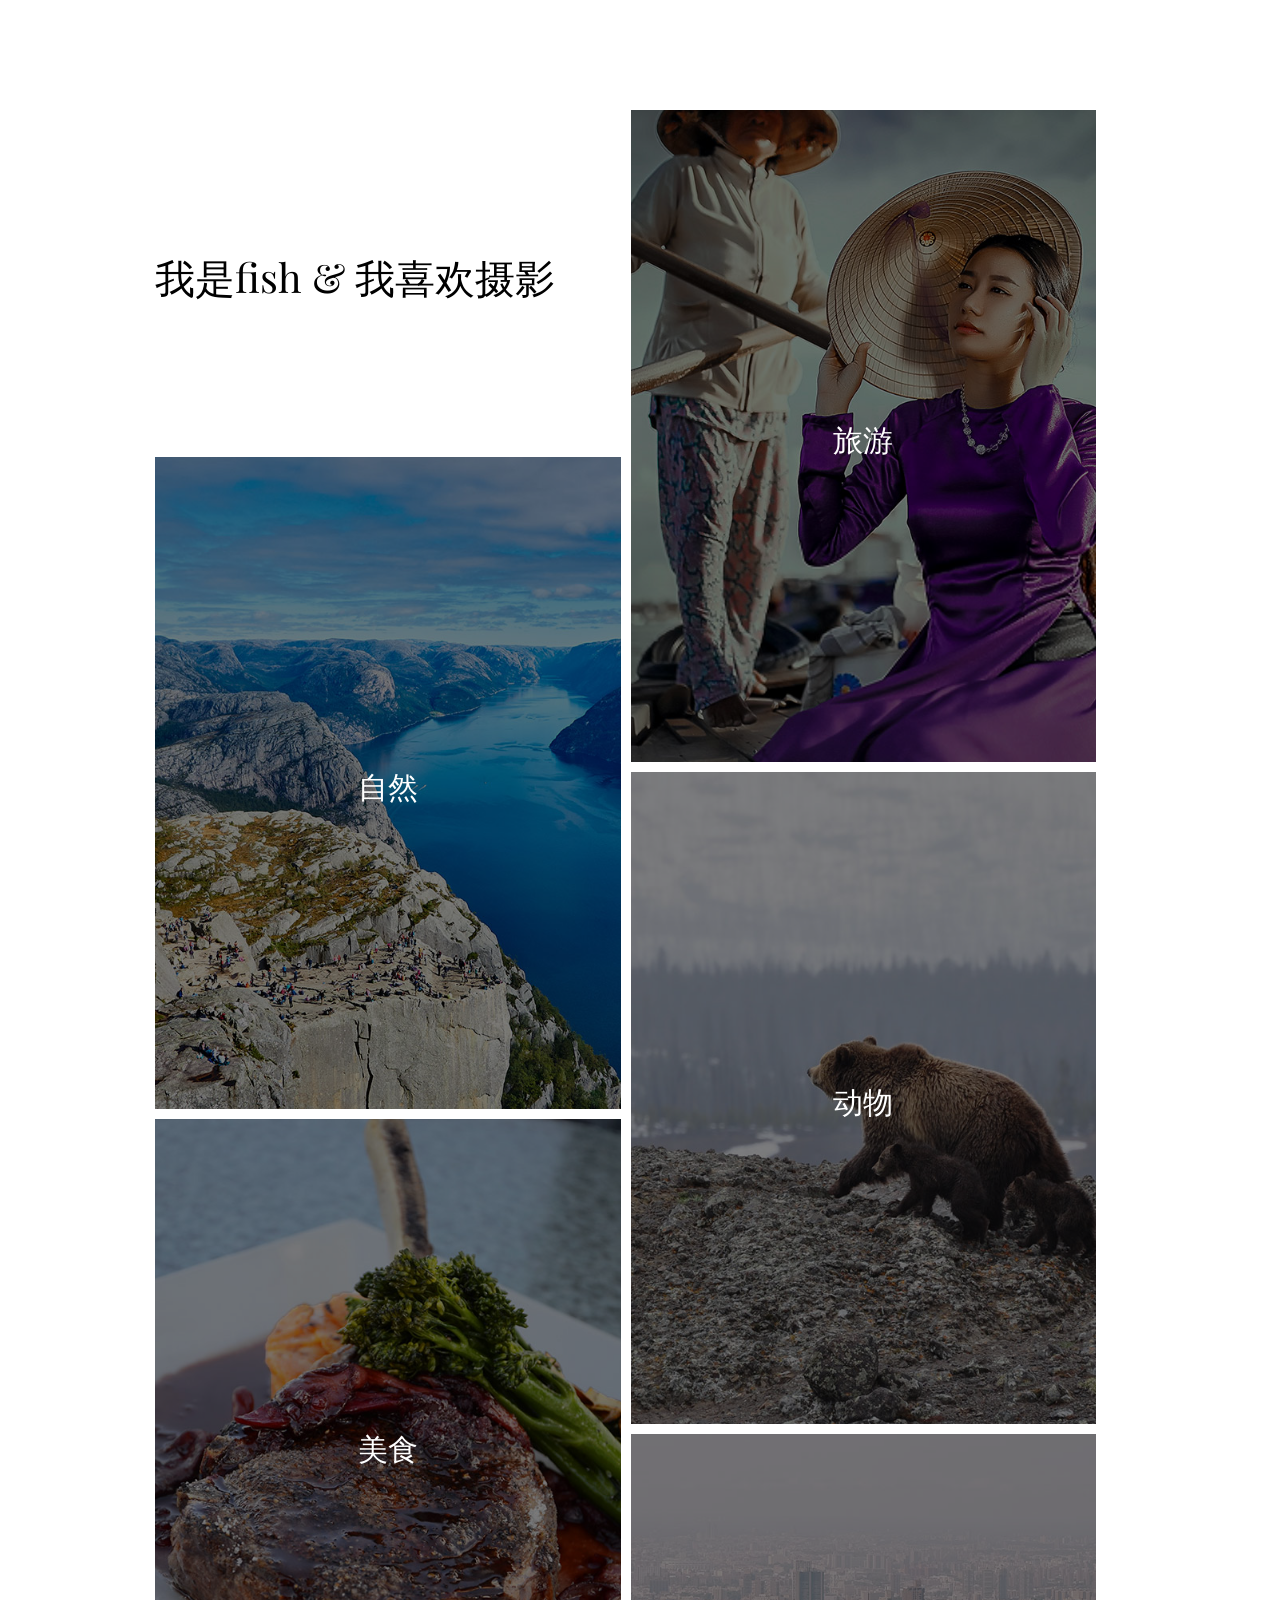
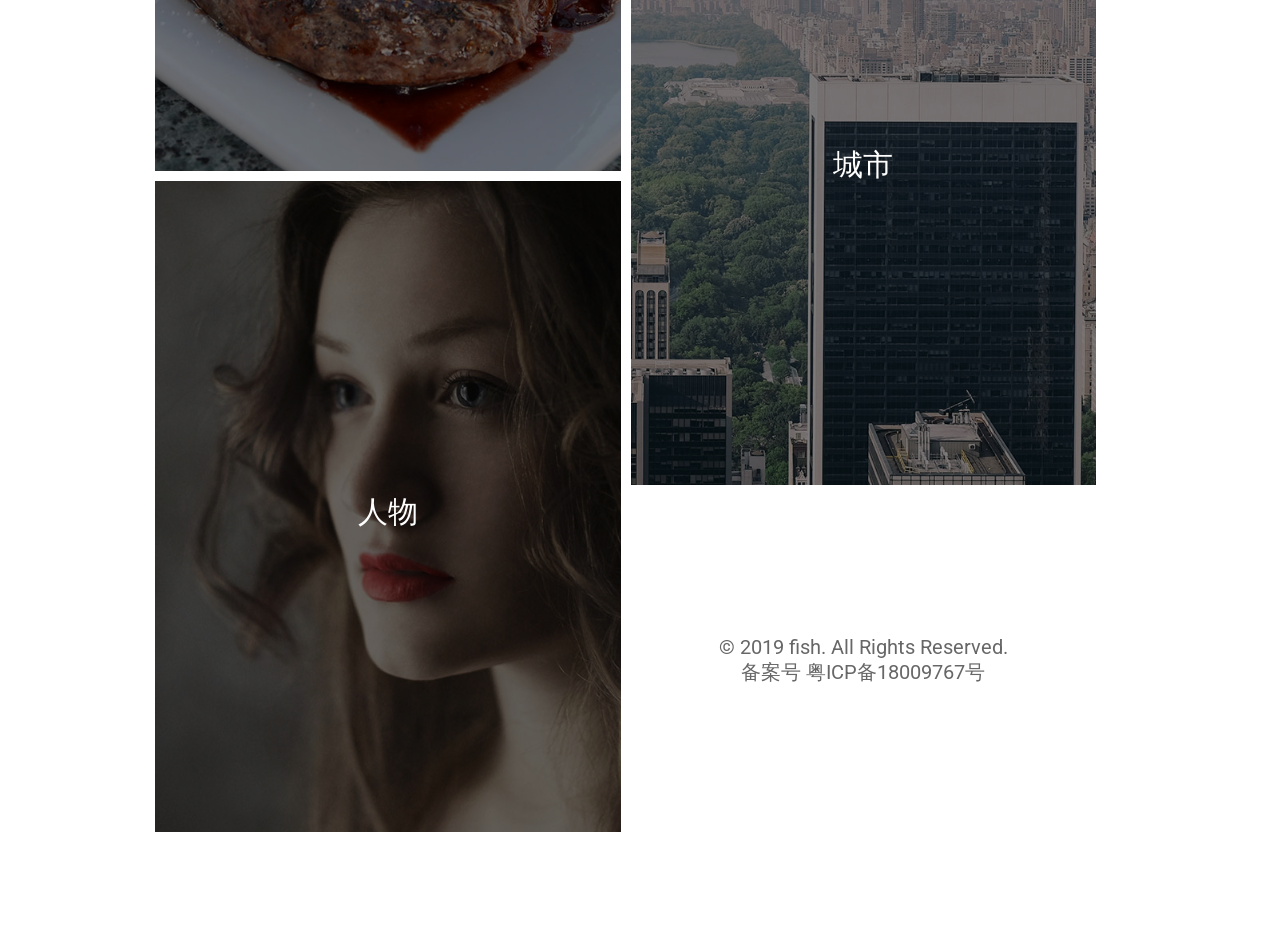
==== static/index.html @ b54d4e7a "完成首页" ====
<!doctype html>
<html>
	<head>
		<meta charset="utf-8"/>
		<title>fish照片墙</title>
		<link href="http://fonts.googleapis.com/css?family=Playfair+Display:400,700,400italic|Roboto:400,300,700" rel="stylesheet" type="text/css" >
		<style>
			*{
				margin:0px;
				padding:0px;
				border:0px;
			}
			.container{
				padding-top:100px;
				width:970px;
				margin:0 auto;
				padding-bottom: 100px;
				overflow:hidden;
			}
			.left{
				float:left;
				width:48%;
			}
			.right{
				float:left;
				width:48%;
				margin-left:10px;
			}
			.author{
				margin-top:150px;
				font-family:"Playfair Display", times, serif;
				font-size:40px;
				margin-bottom:150px;
			}
			.category{
				position:relative;
				margin-top:10px;
				width:100%;
				overflow:hidden;
			}
			.category:hover img{
				transform:scale(1);
			}

			.category img{
				max-width:100%;
				transform:scale(1.2);
				transition:0.9s;
			}

			.category:hover .wrap{
				background:none;
			}

			.category .wrap{
				position:absolute;
				left:0px;
				right:0px;
				top:0px;
				bottom:0px;
				background:rgba(0, 0, 0, 0.5);
				transition:0.9s;
			}

			.category .text{
				position:absolute;
				left:0px;
				right:0px;
				top:50%;
				width:100%;
				vertical-align:middle;
				text-align:center;
			}

			.category h2{
				color:white;
				font-weight:300;
				font-size:30px;
				margin-top:-15px;
				font-family:"Roboto", arial, sans-serif;
			}

			.footer{
				margin-top:150px;
				font-family:"Roboto", arial, sans-serif;
				font-size:20px;
				color:#676767;
				text-align:center;
			}

			@-webkit-keyframes fadeIn {
			  from {
			    opacity: 0;
			  }

			  to {
			    opacity: 1;
			  }
			}

			@keyframes fadeIn {
			  from {
			    opacity: 0;
			  }

			  to {
			    opacity: 1;
			  }
			}

			.fadeIn {
			  -webkit-animation-name: fadeIn;
			  animation-name: fadeIn;
			}

			.animated {
			  -webkit-animation-duration: 1s;
			  animation-duration: 1s;
			  -webkit-animation-fill-mode: both;
			  animation-fill-mode: both;
			}
		</style>
	</head>
	<body>
		<div class="container">
			<div class="left">
				<div class="author">我是fish & 我喜欢摄影</div>
				<div class="category fadeIn animated"><img src="img/nature.jpg"/><div class="wrap"><div class="text"><h2>自然</h2></div></div></div>
				<div class="category fadeIn animated"><img src="img/food.jpg"/><div class="wrap"><div class="text"><h2>美食</h2></div></div></div>
				<div class="category fadeIn animated"><img src="img/faces.jpg"/><div class="wrap"><div class="text"><h2>人物</h2></div></div></div>
			</div>
			<div class="right">
				<div class="category fadeIn animated"><img src="img/travel.jpg"/><div class="wrap"><div class="text"><h2>旅游</h2></div></div></div>
				<div class="category fadeIn animated"><img src="img/wildlife.jpg"/><div class="wrap"><div class="text"><h2>动物</h2></div></div></div>
				<div class="category fadeIn animated"><img src="img/city.jpg"/><div class="wrap"><div class="text"><h2>城市</h2></div></div></div>
				<div class="footer">© 2019 fish. All Rights Reserved. <br/>备案号 粤ICP备18009767号</div>
			</div>
		</div>
	</body>
</html>
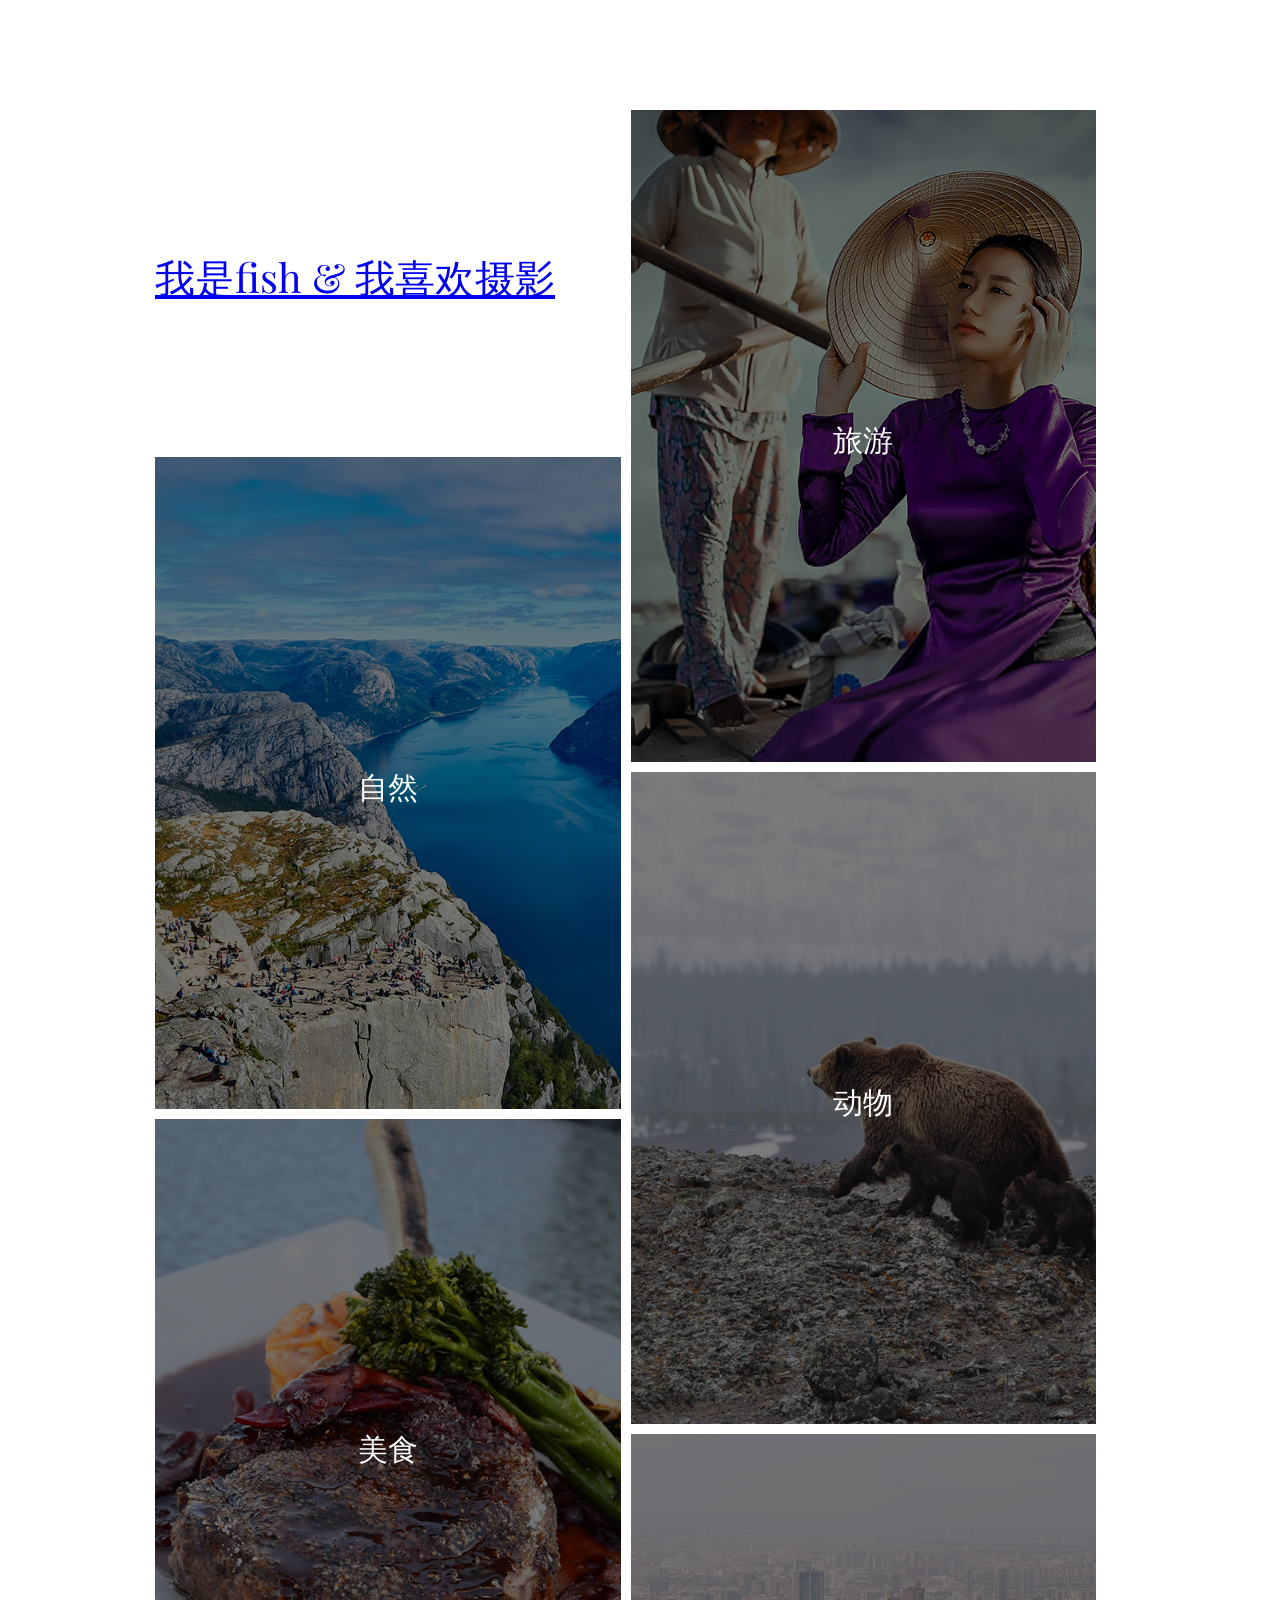
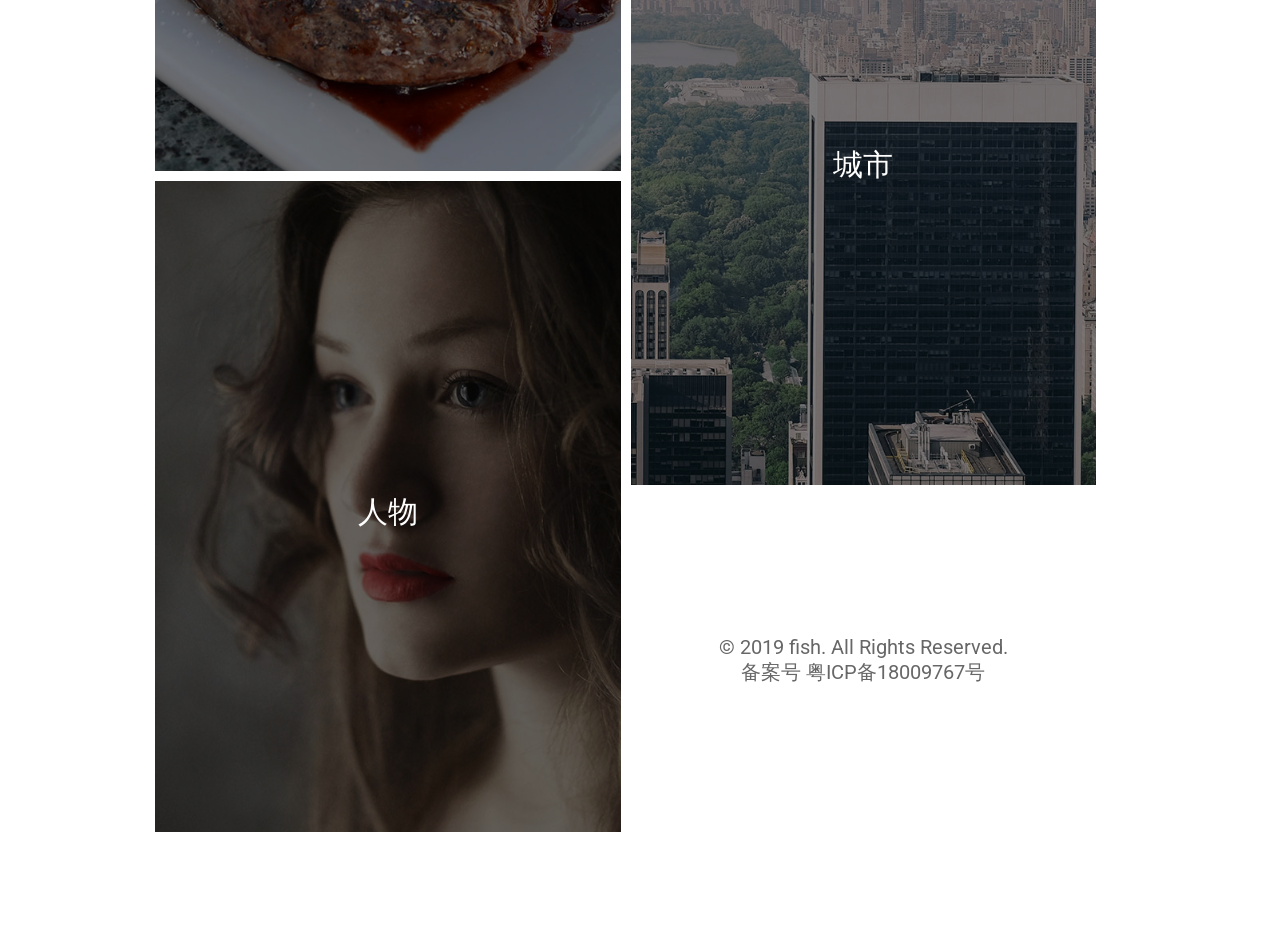
==== commit 69ac1b4d: "加入主业跳转" ====
--- a/static/index.html
+++ b/static/index.html
@@ -124,17 +124,22 @@
 	<body>
 		<div class="container">
 			<div class="left">
-				<div class="author">我是fish & 我喜欢摄影</div>
-				<div class="category fadeIn animated"><img src="img/nature.jpg"/><div class="wrap"><div class="text"><h2>自然</h2></div></div></div>
-				<div class="category fadeIn animated"><img src="img/food.jpg"/><div class="wrap"><div class="text"><h2>美食</h2></div></div></div>
-				<div class="category fadeIn animated"><img src="img/faces.jpg"/><div class="wrap"><div class="text"><h2>人物</h2></div></div></div>
+				<a href="https://blog.fishedee.com"><div class="author">我是fish & 我喜欢摄影</div></a>
+				<div class="category fadeIn animated" onclick="go('nature')"><img src="img/nature.jpg"/><div class="wrap"><div class="text"><h2>自然</h2></div></div></div>
+				<div class="category fadeIn animated" onclick="go('food')"><img src="img/food.jpg"/><div class="wrap"><div class="text"><h2>美食</h2></div></div></div>
+				<div class="category fadeIn animated" onclick="go('face')"><img src="img/faces.jpg"/><div class="wrap"><div class="text"><h2>人物</h2></div></div></div>
 			</div>
 			<div class="right">
-				<div class="category fadeIn animated"><img src="img/travel.jpg"/><div class="wrap"><div class="text"><h2>旅游</h2></div></div></div>
-				<div class="category fadeIn animated"><img src="img/wildlife.jpg"/><div class="wrap"><div class="text"><h2>动物</h2></div></div></div>
-				<div class="category fadeIn animated"><img src="img/city.jpg"/><div class="wrap"><div class="text"><h2>城市</h2></div></div></div>
+				<div class="category fadeIn animated" onclick="go('travel')"><img src="img/travel.jpg"/><div class="wrap"><div class="text"><h2>旅游</h2></div></div></div>
+				<div class="category fadeIn animated" onclick="go('wildlife')"><img src="img/wildlife.jpg"/><div class="wrap"><div class="text"><h2>动物</h2></div></div></div>
+				<div class="category fadeIn animated" onclick="go('city')"><img src="img/city.jpg"/><div class="wrap"><div class="text"><h2>城市</h2></div></div></div>
 				<div class="footer">© 2019 fish. All Rights Reserved. <br/>备案号 粤ICP备18009767号</div>
 			</div>
+			<script>
+				function go(src){
+					location.href = "/"+src+".html"
+				}
+			</script>
 		</div>
 	</body>
 </html>
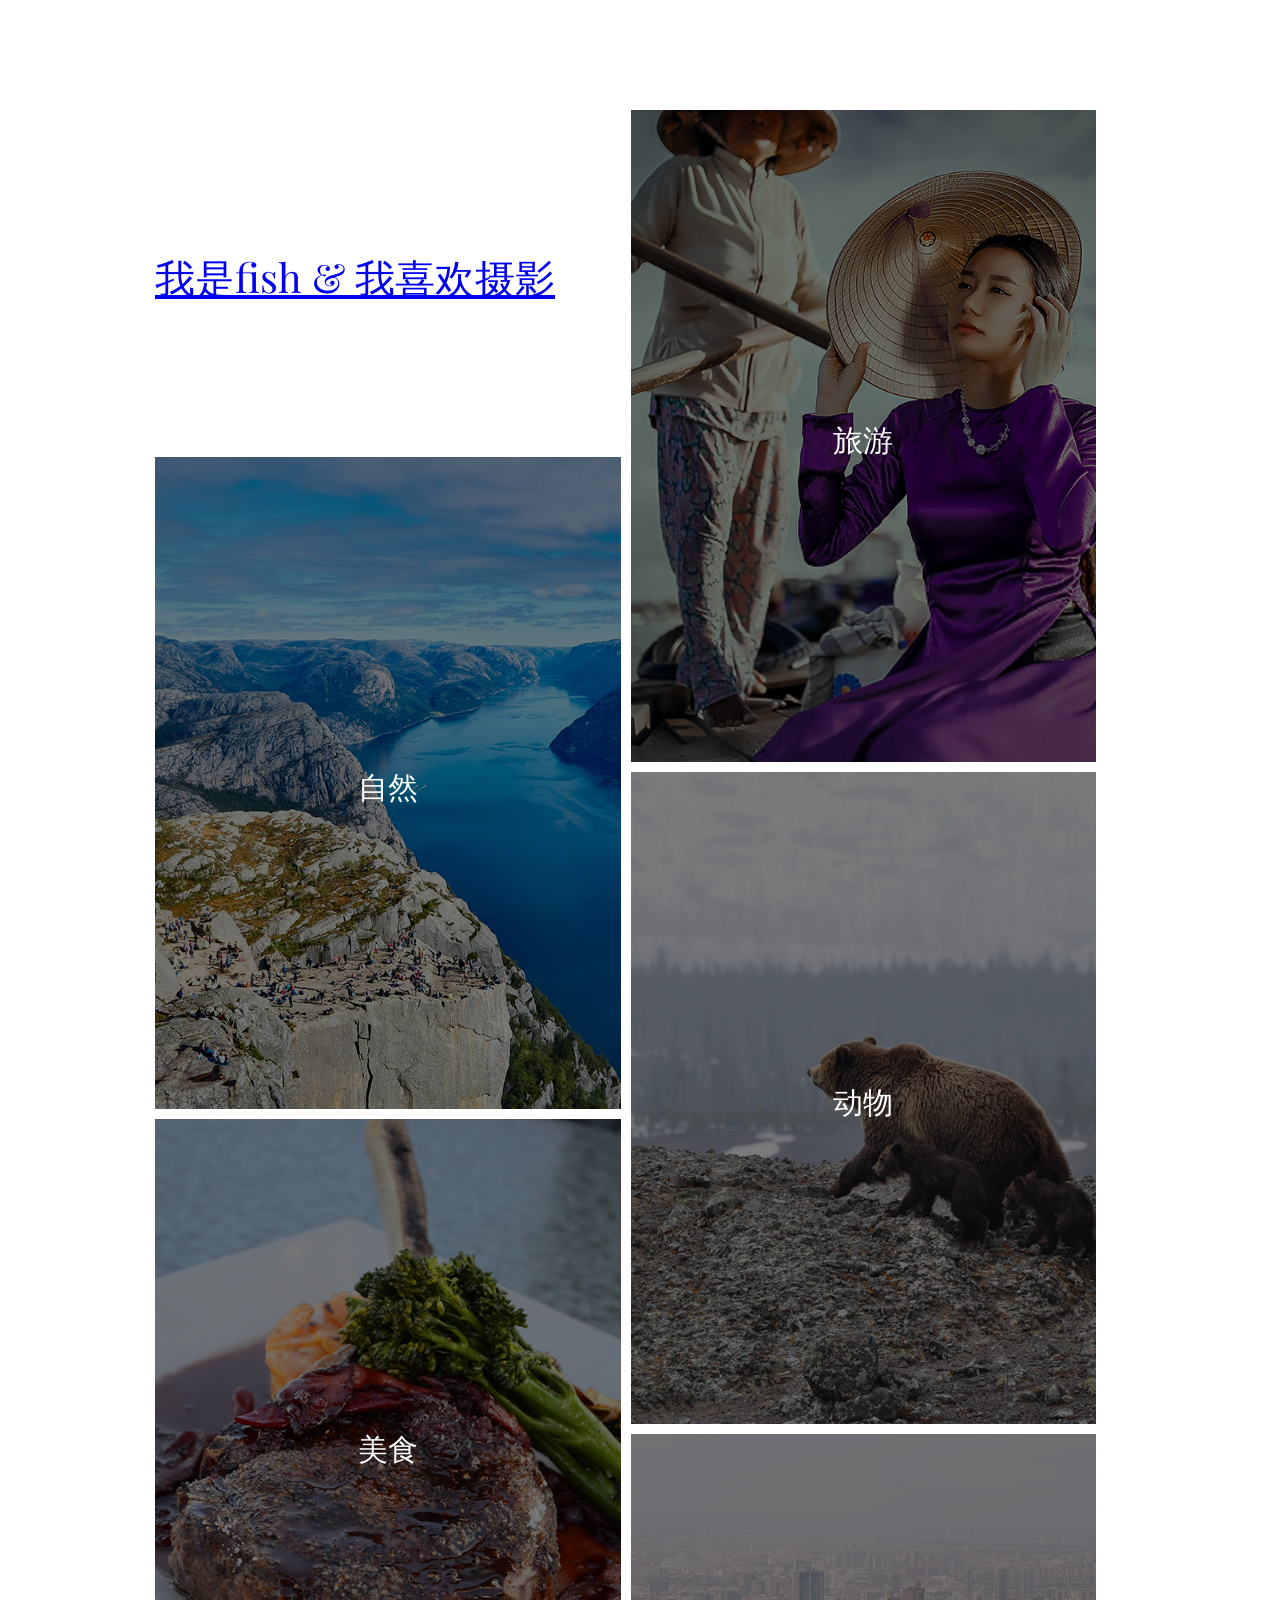
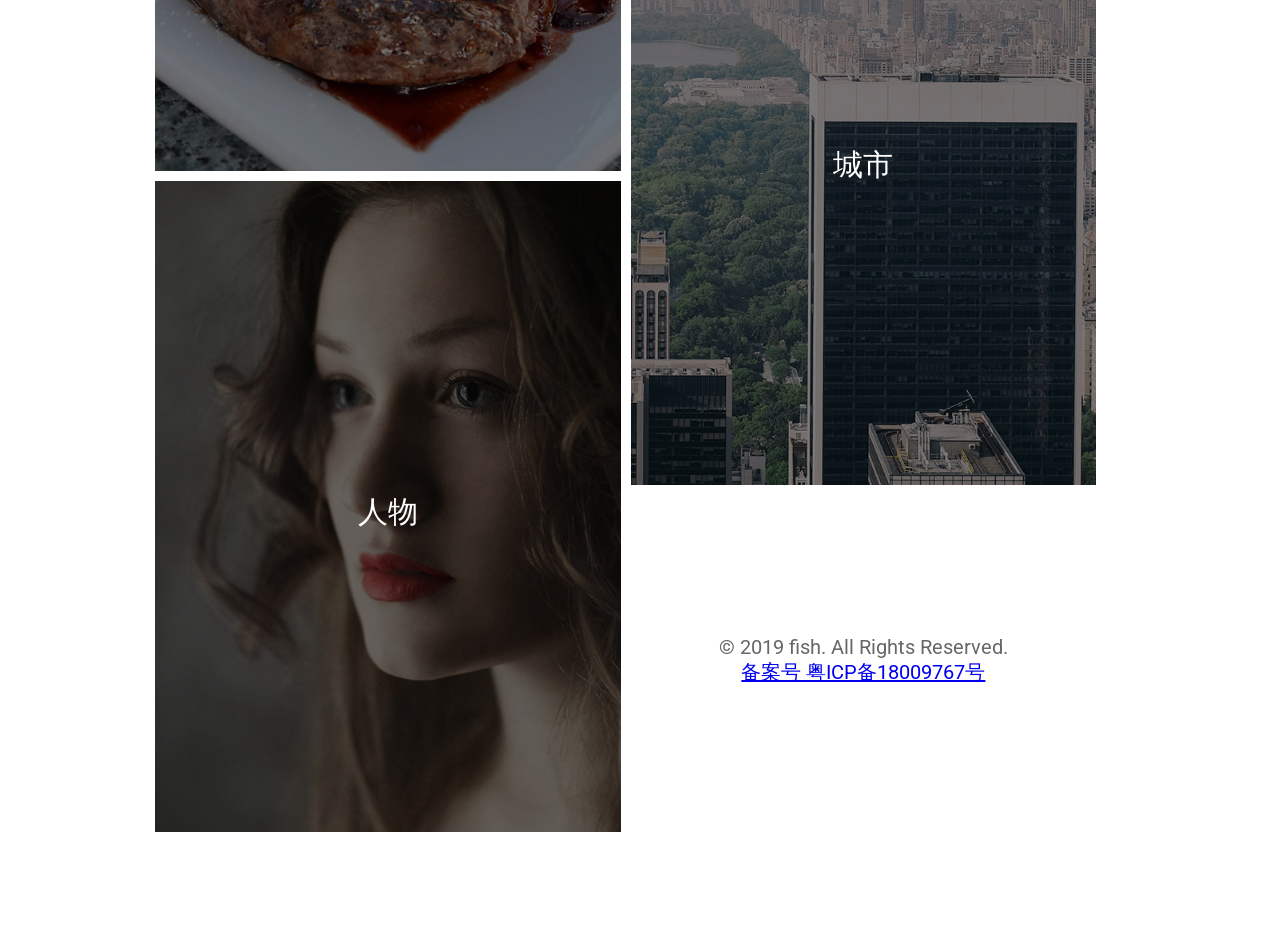
==== commit 8e578a2b: "加入备案链接" ====
--- a/static/index.html
+++ b/static/index.html
@@ -133,7 +133,7 @@
 				<div class="category fadeIn animated" onclick="go('travel')"><img src="img/travel.jpg"/><div class="wrap"><div class="text"><h2>旅游</h2></div></div></div>
 				<div class="category fadeIn animated" onclick="go('wildlife')"><img src="img/wildlife.jpg"/><div class="wrap"><div class="text"><h2>动物</h2></div></div></div>
 				<div class="category fadeIn animated" onclick="go('city')"><img src="img/city.jpg"/><div class="wrap"><div class="text"><h2>城市</h2></div></div></div>
-				<div class="footer">© 2019 fish. All Rights Reserved. <br/>备案号 粤ICP备18009767号</div>
+				<div class="footer">© 2019 fish. All Rights Reserved. <br/><a href="https://beian.miit.gov.cn/">备案号 粤ICP备18009767号</a></div>
 			</div>
 			<script>
 				function go(src){
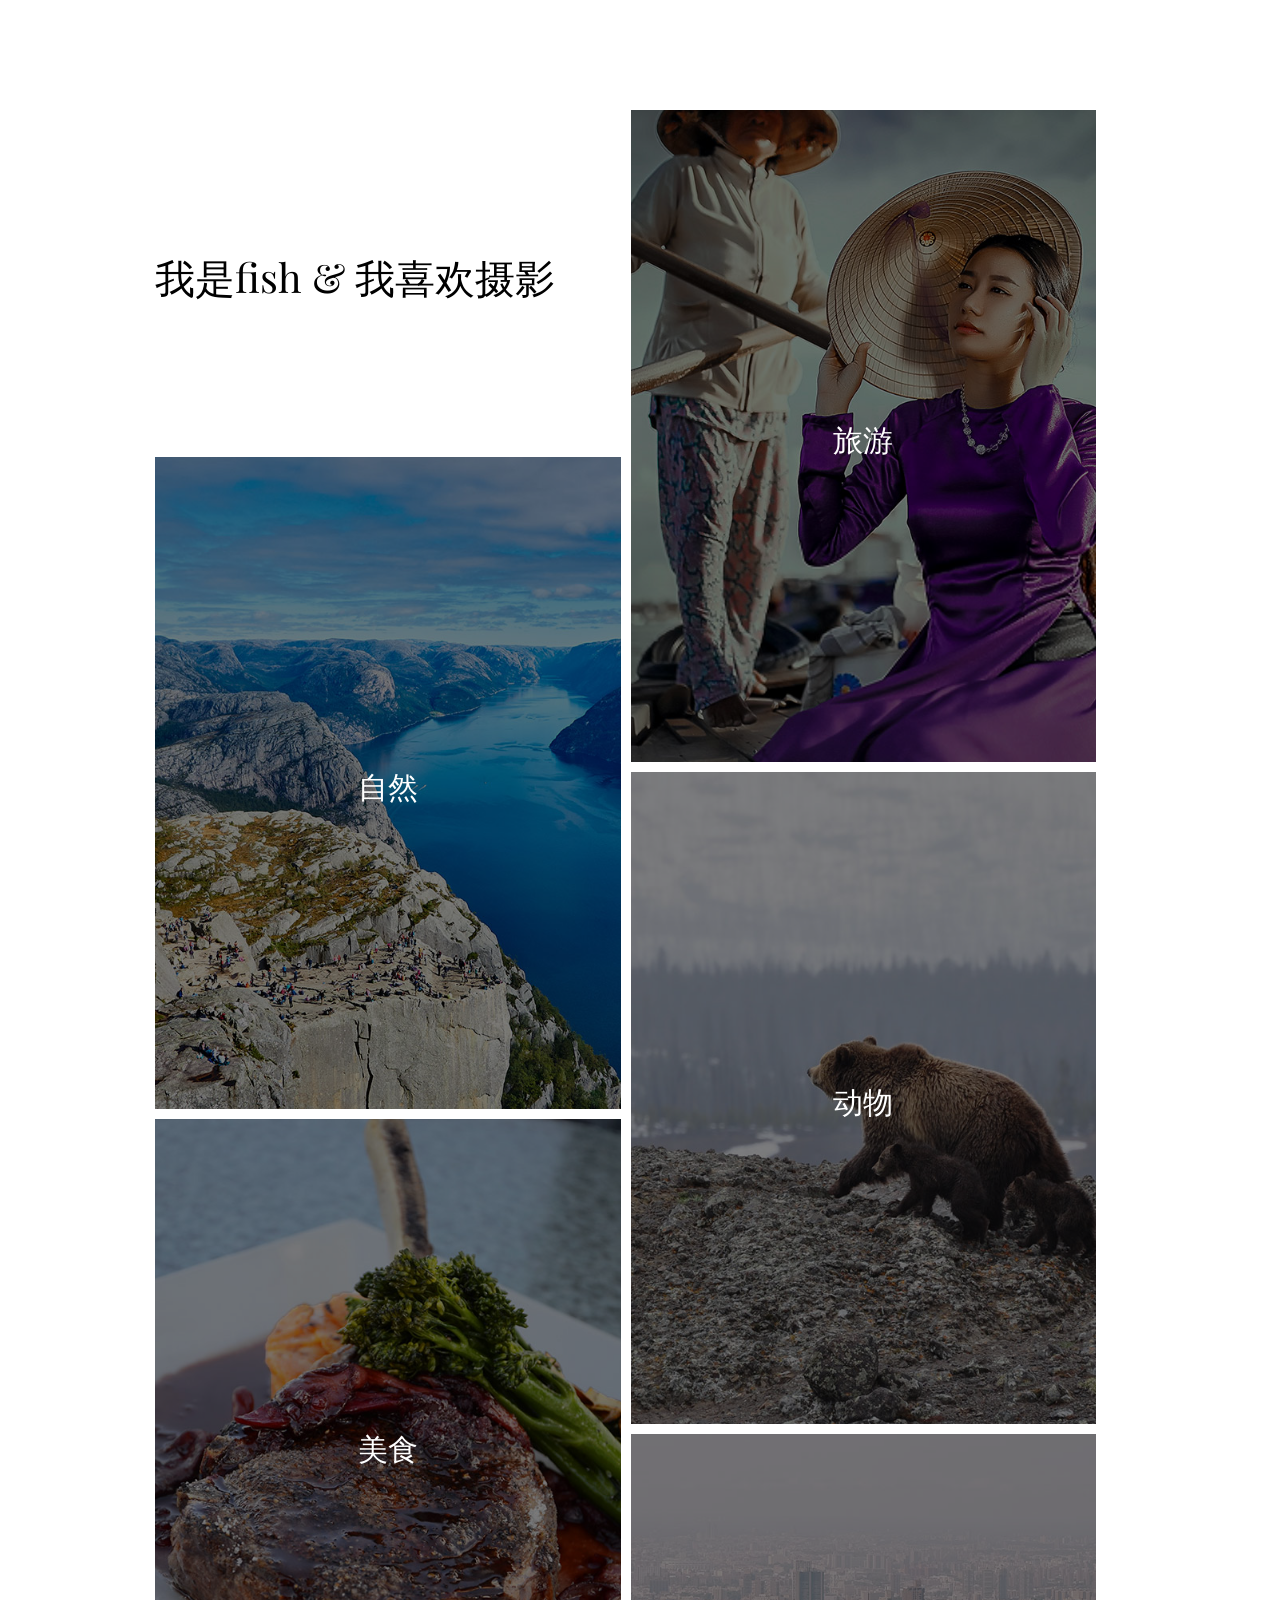
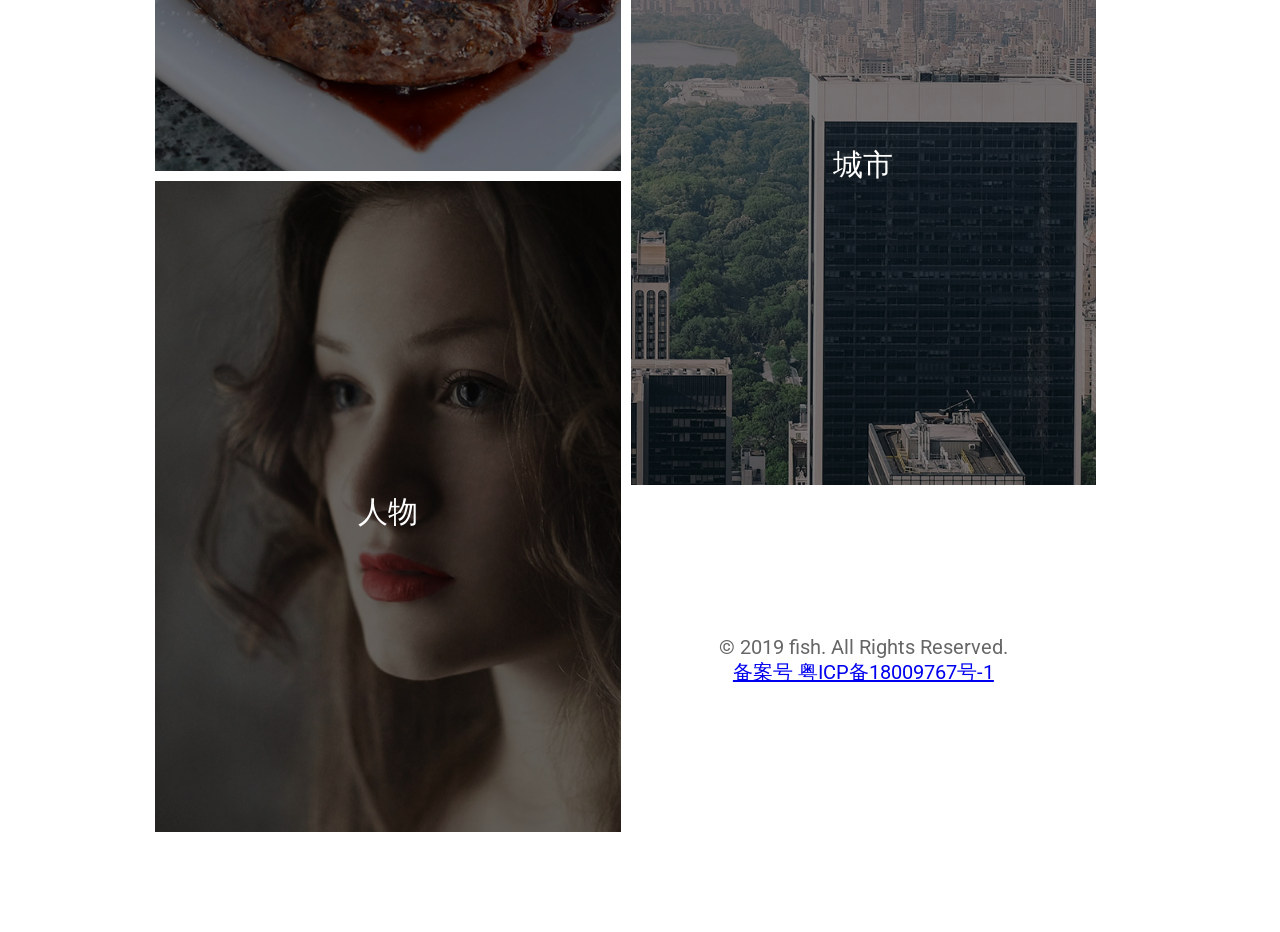
==== commit df10c900: "更新备案信息" ====
--- a/static/index.html
+++ b/static/index.html
@@ -124,7 +124,7 @@
 	<body>
 		<div class="container">
 			<div class="left">
-				<a href="https://blog.fishedee.com"><div class="author">我是fish & 我喜欢摄影</div></a>
+				<div class="author">我是fish & 我喜欢摄影</div>
 				<div class="category fadeIn animated" onclick="go('nature')"><img src="img/nature.jpg"/><div class="wrap"><div class="text"><h2>自然</h2></div></div></div>
 				<div class="category fadeIn animated" onclick="go('food')"><img src="img/food.jpg"/><div class="wrap"><div class="text"><h2>美食</h2></div></div></div>
 				<div class="category fadeIn animated" onclick="go('face')"><img src="img/faces.jpg"/><div class="wrap"><div class="text"><h2>人物</h2></div></div></div>
@@ -133,7 +133,7 @@
 				<div class="category fadeIn animated" onclick="go('travel')"><img src="img/travel.jpg"/><div class="wrap"><div class="text"><h2>旅游</h2></div></div></div>
 				<div class="category fadeIn animated" onclick="go('wildlife')"><img src="img/wildlife.jpg"/><div class="wrap"><div class="text"><h2>动物</h2></div></div></div>
 				<div class="category fadeIn animated" onclick="go('city')"><img src="img/city.jpg"/><div class="wrap"><div class="text"><h2>城市</h2></div></div></div>
-				<div class="footer">© 2019 fish. All Rights Reserved. <br/><a href="https://beian.miit.gov.cn/">备案号 粤ICP备18009767号</a></div>
+				<div class="footer">© 2019 fish. All Rights Reserved. <br/><a href="https://beian.miit.gov.cn/">备案号 粤ICP备18009767号-1</a></div>
 			</div>
 			<script>
 				function go(src){
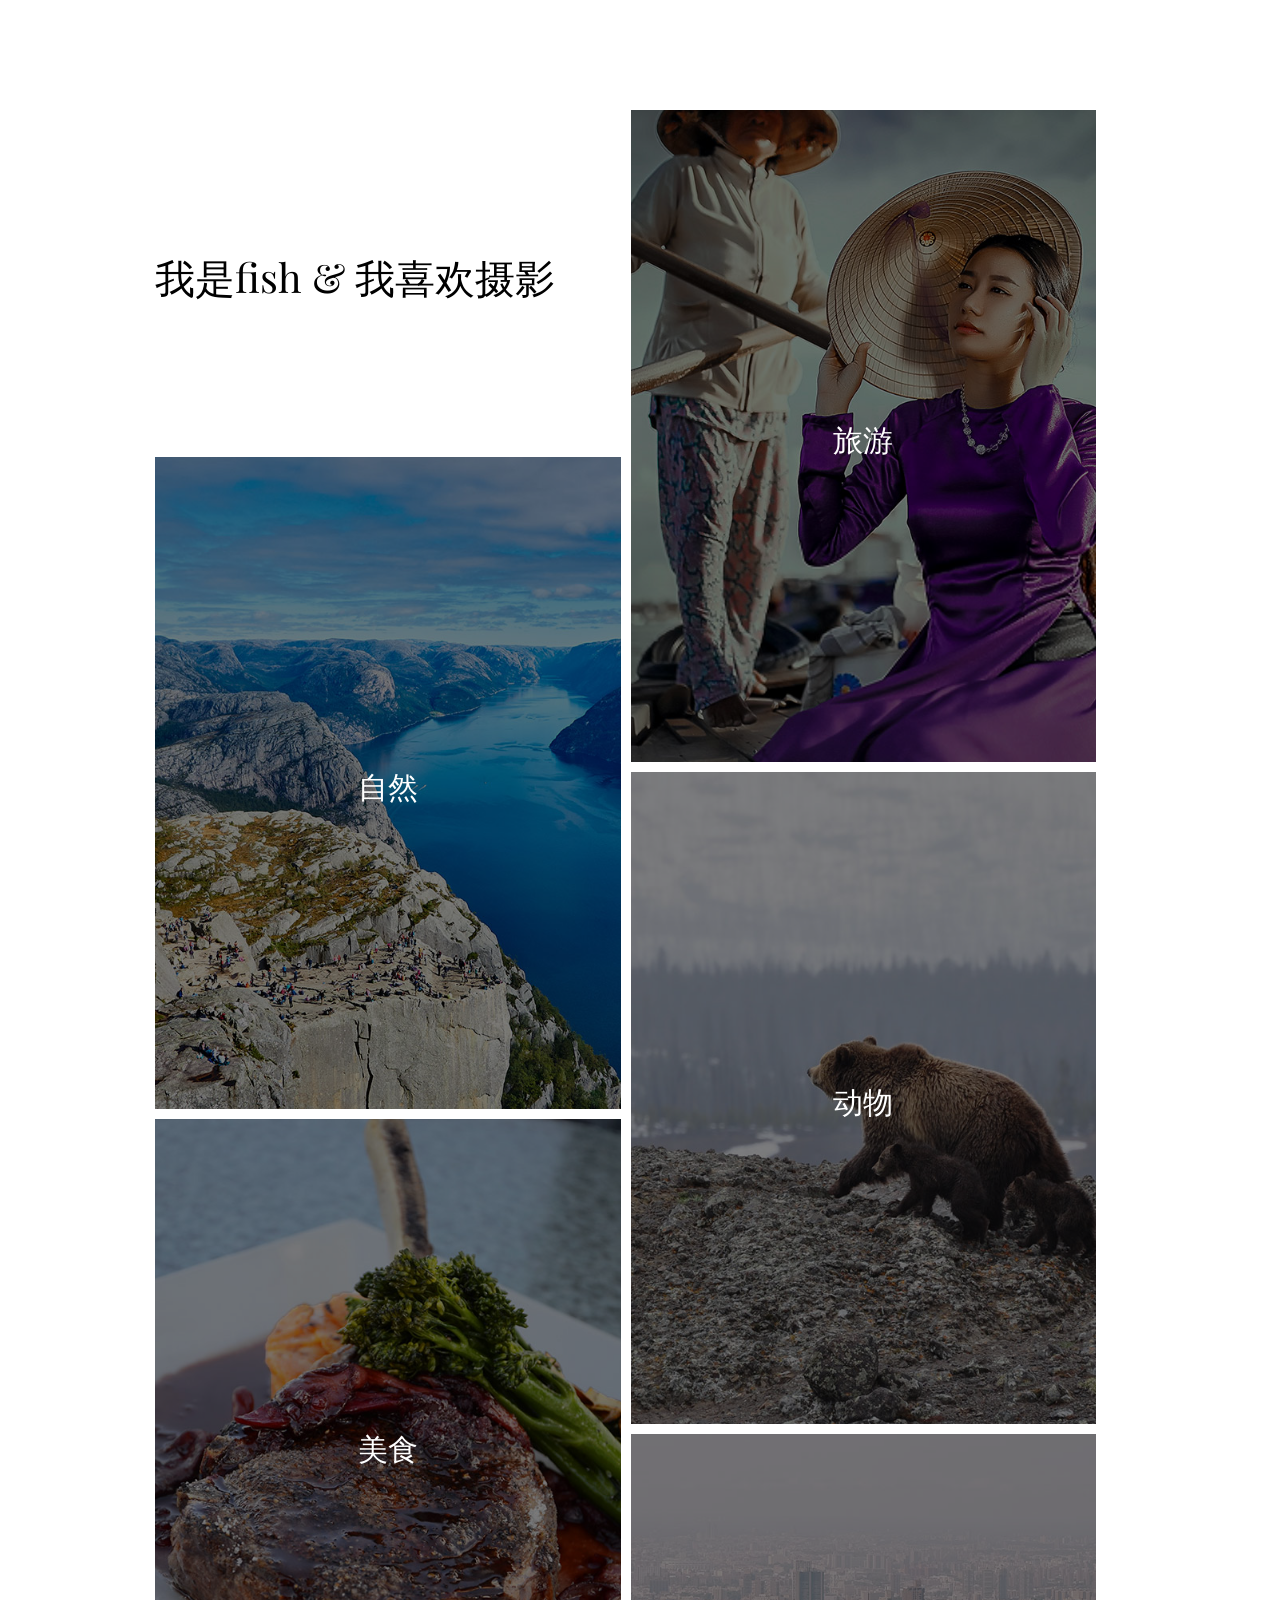
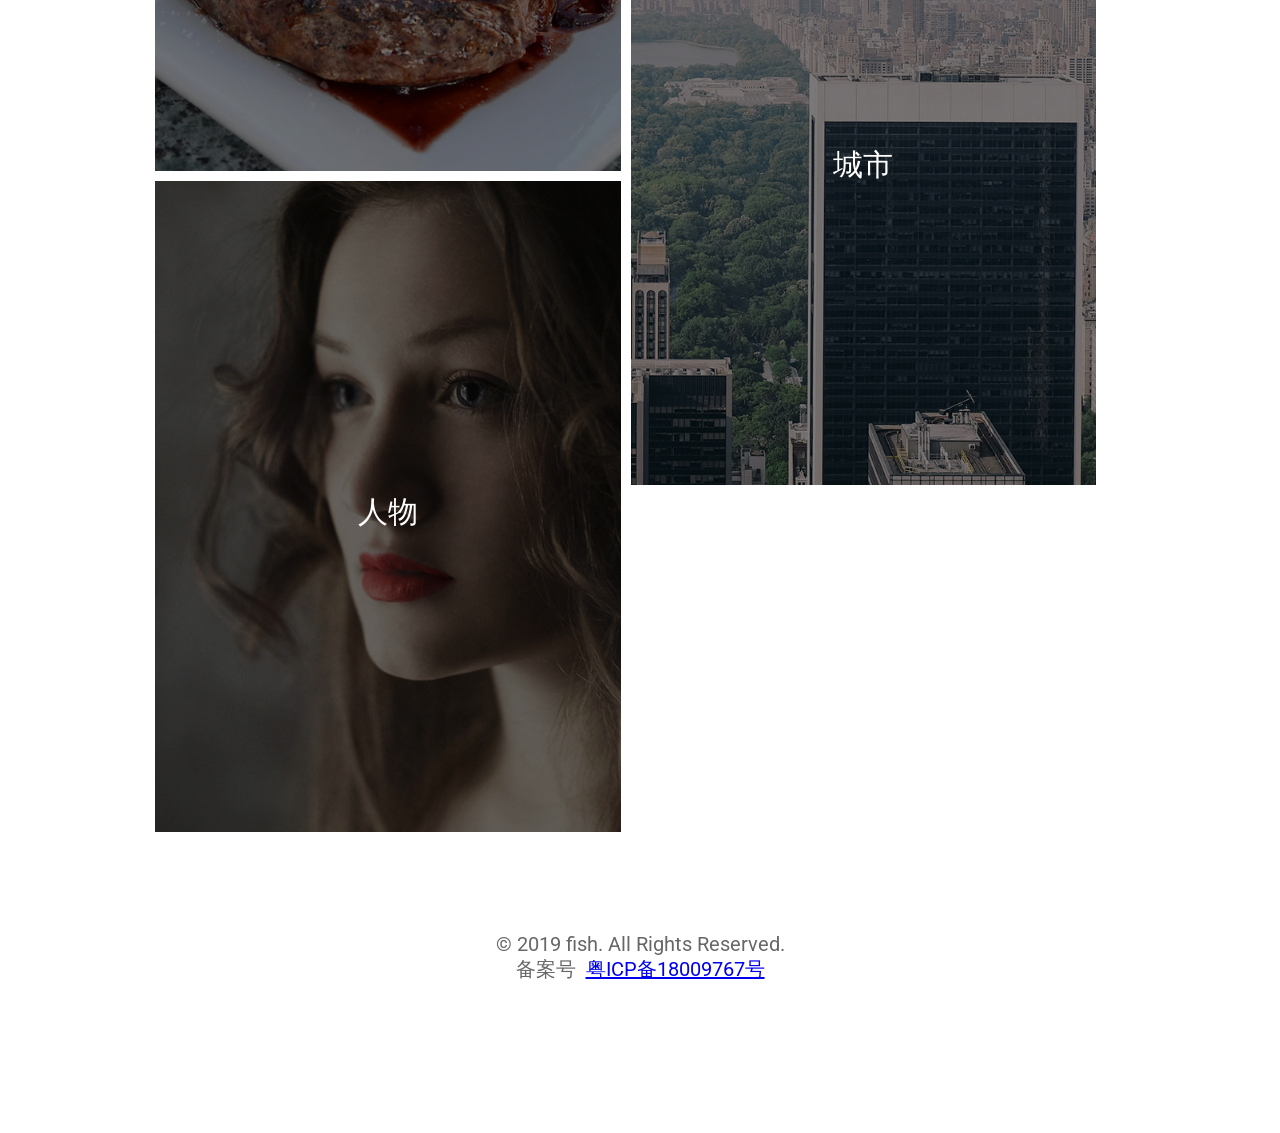
==== commit 0fade5e6: "更新备案号" ====
--- a/static/index.html
+++ b/static/index.html
@@ -81,7 +81,7 @@
 			}
 
 			.footer{
-				margin-top:150px;
+				margin-bottom:150px;
 				font-family:"Roboto", arial, sans-serif;
 				font-size:20px;
 				color:#676767;
@@ -133,13 +133,13 @@
 				<div class="category fadeIn animated" onclick="go('travel')"><img src="img/travel.jpg"/><div class="wrap"><div class="text"><h2>旅游</h2></div></div></div>
 				<div class="category fadeIn animated" onclick="go('wildlife')"><img src="img/wildlife.jpg"/><div class="wrap"><div class="text"><h2>动物</h2></div></div></div>
 				<div class="category fadeIn animated" onclick="go('city')"><img src="img/city.jpg"/><div class="wrap"><div class="text"><h2>城市</h2></div></div></div>
-				<div class="footer">© 2019 fish. All Rights Reserved. <br/><a href="https://beian.miit.gov.cn/">备案号 粤ICP备18009767号-1</a></div>
-			</div>
-			<script>
+			</div>		
+		</div>
+		<div class="footer">© 2019 fish. All Rights Reserved. <br/>备案号&nbsp;&nbsp;<a href="https://beian.miit.gov.cn/">粤ICP备18009767号</a></div>
+		<script>
 				function go(src){
 					location.href = "/"+src+".html"
 				}
 			</script>
-		</div>
 	</body>
 </html>
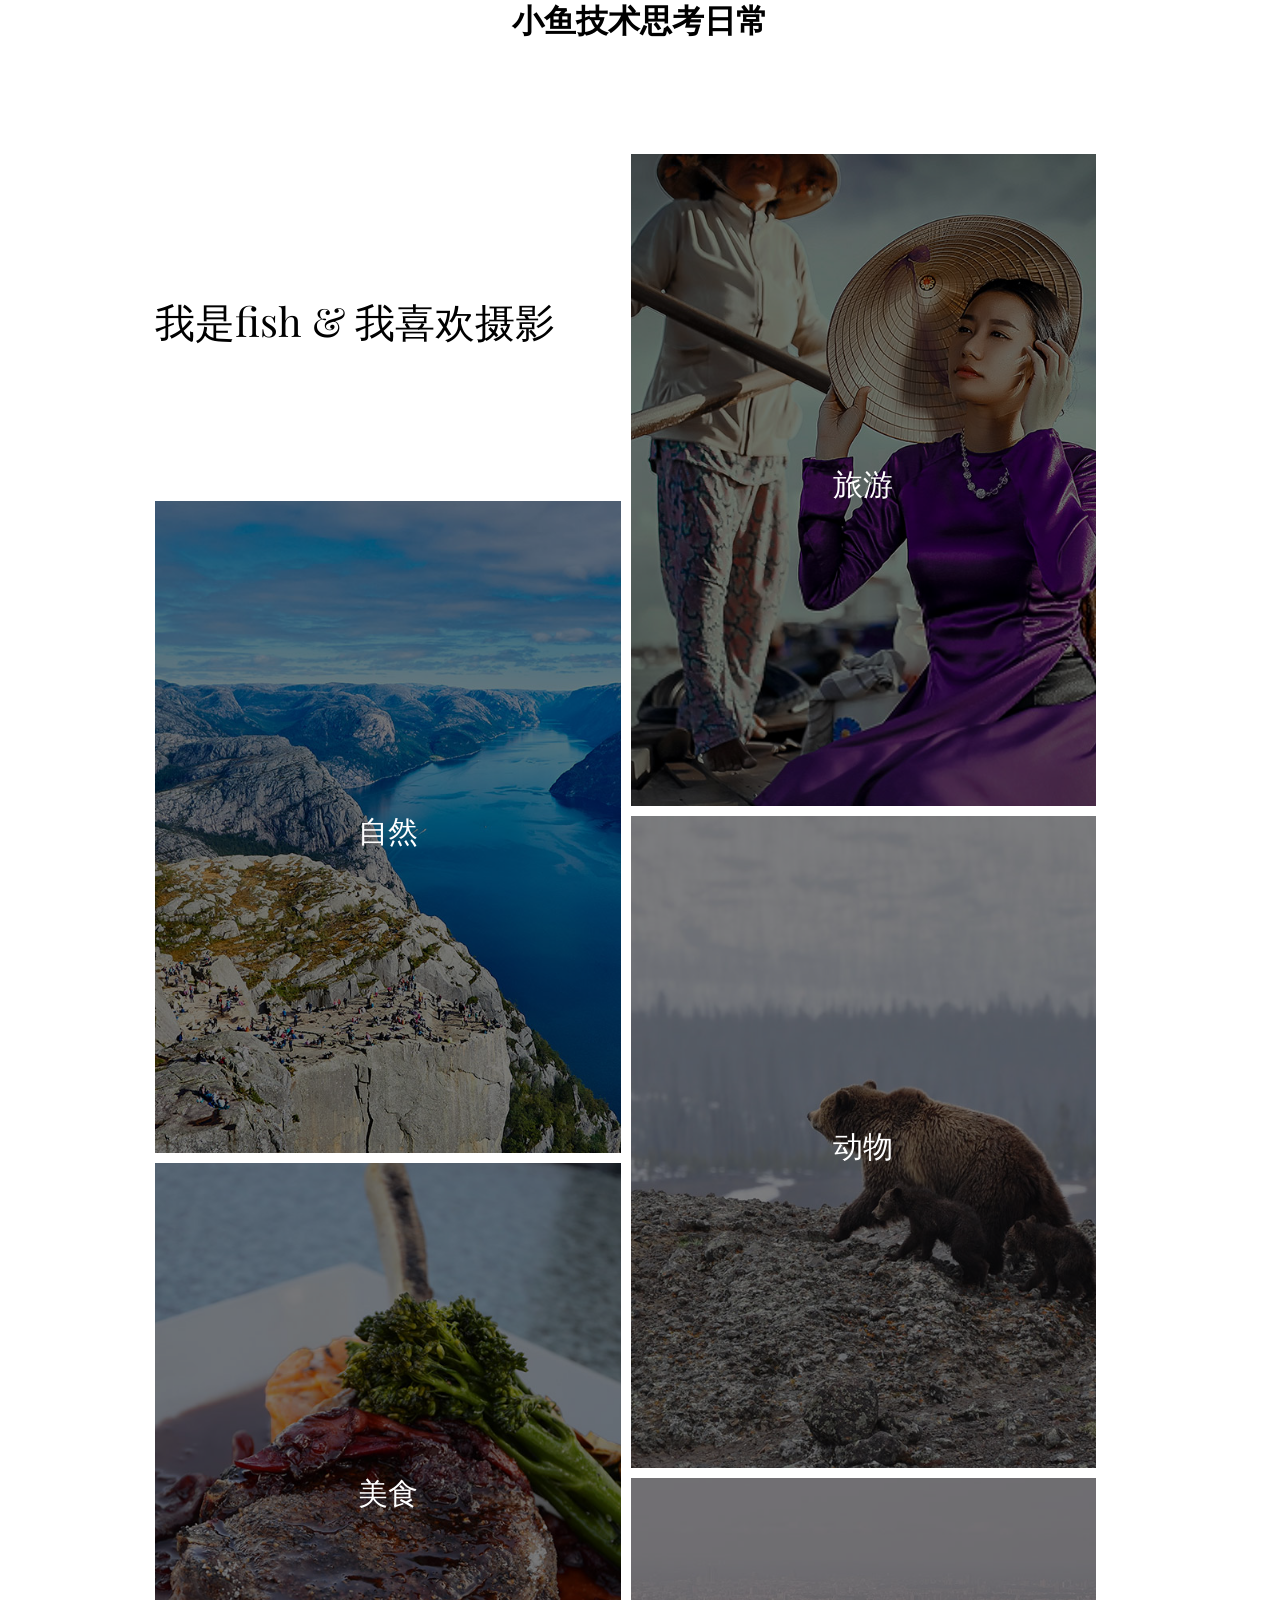
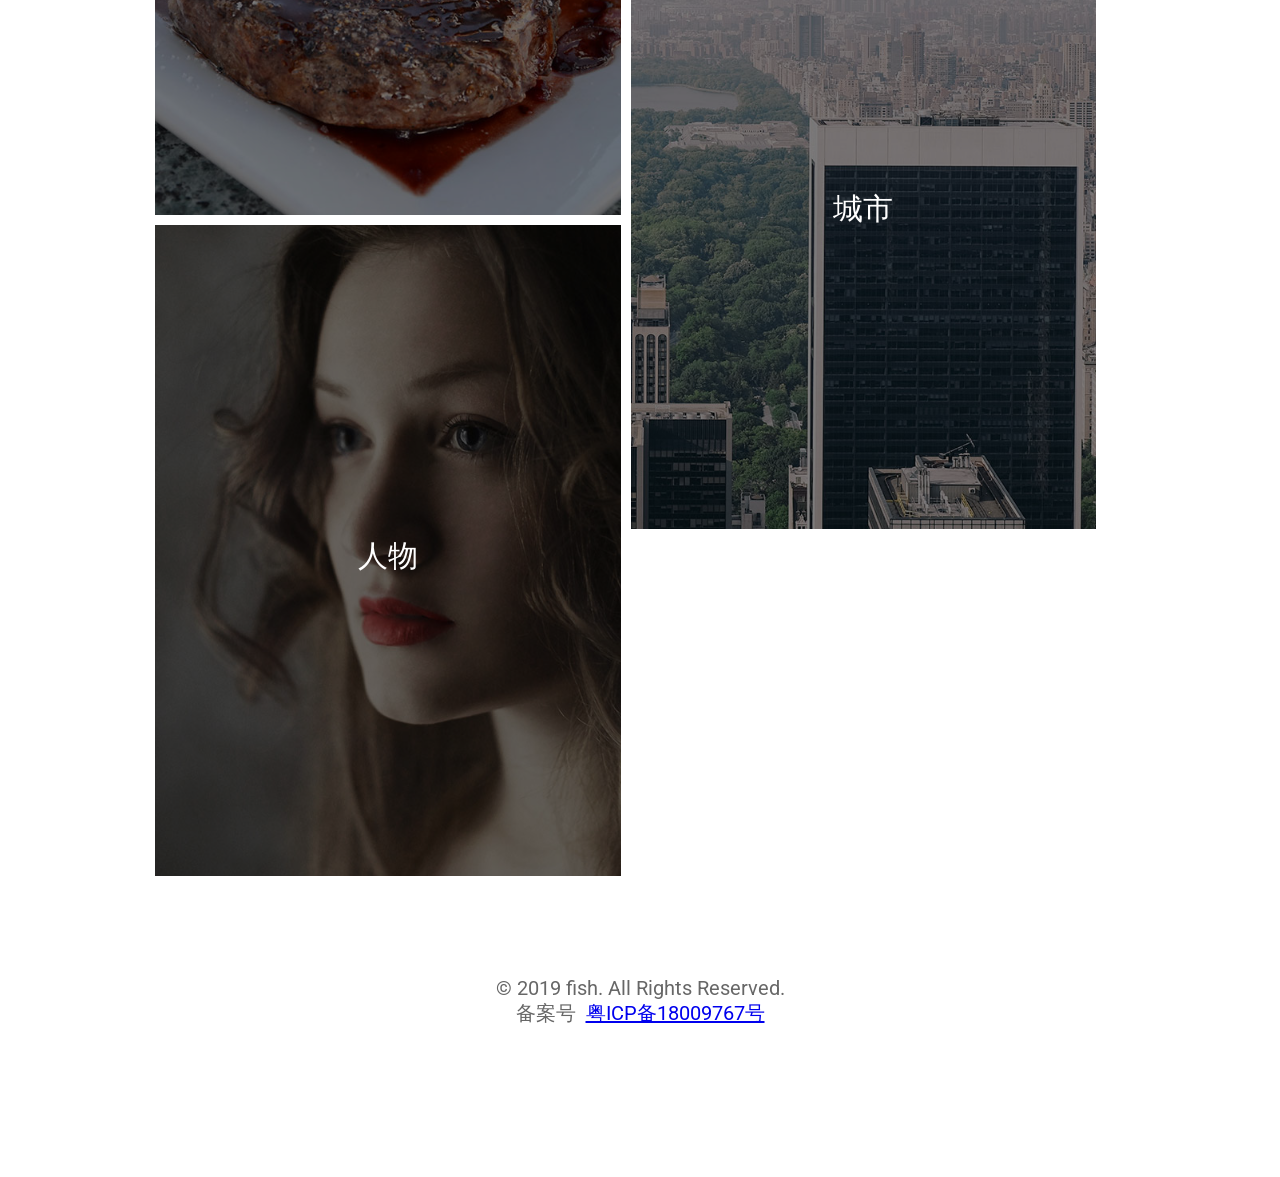
==== commit 59be01ef: "更新标题" ====
--- a/static/index.html
+++ b/static/index.html
@@ -2,7 +2,7 @@
 <html>
 	<head>
 		<meta charset="utf-8"/>
-		<title>fish照片墙</title>
+		<title>小鱼技术思考日常</title>
 		<link href="http://fonts.googleapis.com/css?family=Playfair+Display:400,700,400italic|Roboto:400,300,700" rel="stylesheet" type="text/css" >
 		<style>
 			*{
@@ -122,6 +122,7 @@
 		</style>
 	</head>
 	<body>
+		<h1 style="text-align:center">小鱼技术思考日常</h1>
 		<div class="container">
 			<div class="left">
 				<div class="author">我是fish & 我喜欢摄影</div>
@@ -142,4 +143,4 @@
 				}
 			</script>
 	</body>
-</html>+</html>
